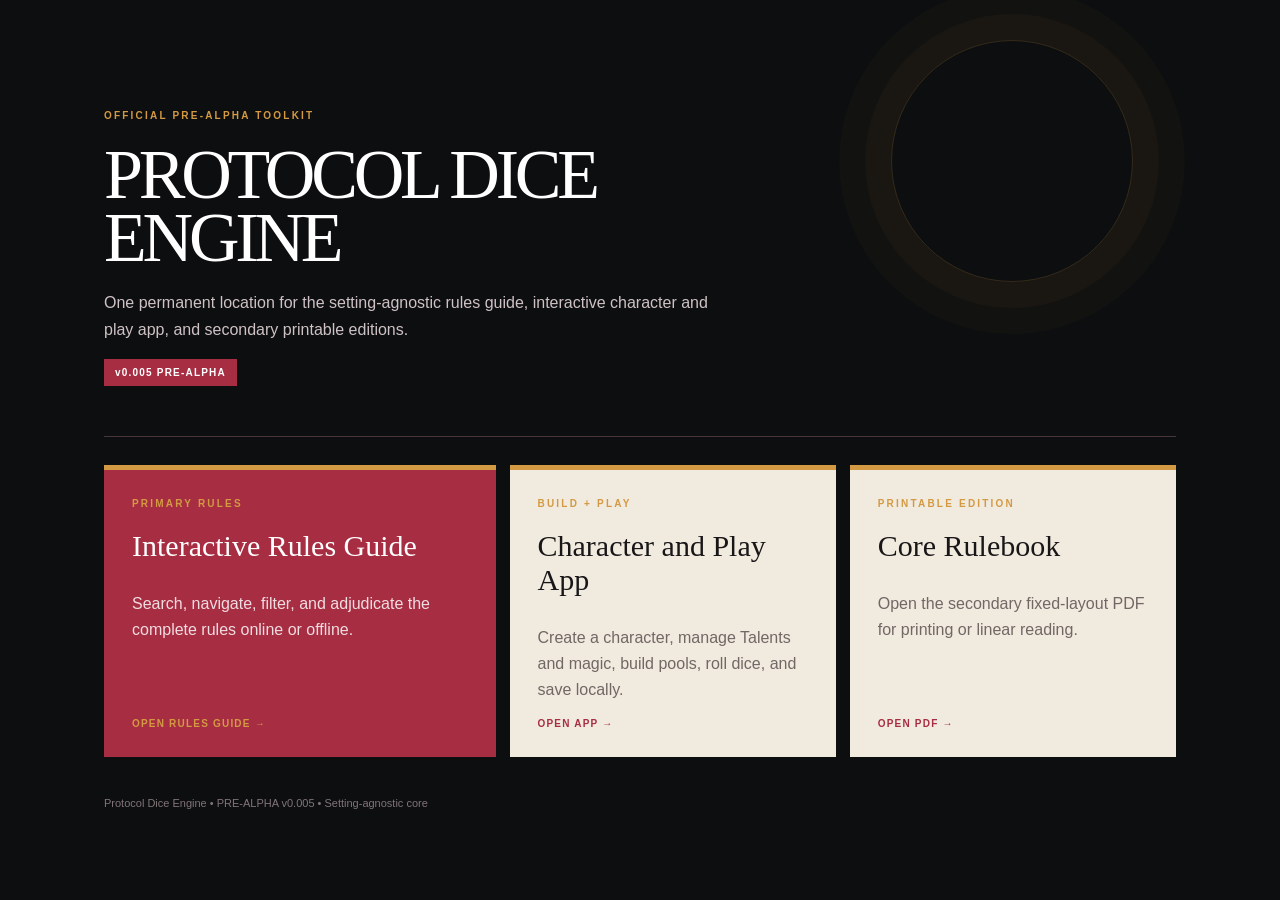
==== index.html @ cbfbc8d7 "Publish Protocol Dice Engine v0.005" ====
<!doctype html><html lang="en"><head><meta charset="utf-8"><meta name="viewport" content="width=device-width,initial-scale=1"><meta name="description" content="The official web home of the setting-agnostic Protocol Dice Engine."><meta name="theme-color" content="#0d0e10"><meta property="og:title" content="Protocol Dice Engine"><meta property="og:description" content="Any world. One protocol."><meta property="og:type" content="website"><meta property="og:image" content="./og.png"><meta name="twitter:card" content="summary_large_image"><meta name="twitter:title" content="Protocol Dice Engine"><meta name="twitter:description" content="Any world. One protocol."><meta name="twitter:image" content="./og.png"><title>Protocol Dice Engine — Playtest Resources</title><style>
:root{--ink:#191618;--night:#0d0e10;--red:#a72d42;--gold:#d39a43;--paper:#f1eadf;--line:#cbbdad}*{box-sizing:border-box}body{margin:0;background:var(--night);color:#fff;font-family:Arial,sans-serif;min-height:100vh}main{max-width:1120px;margin:auto;padding:70px 24px}.hero{position:relative;border-bottom:1px solid #4a373b;padding:35px 0 50px}.hero:after{content:"";position:absolute;width:240px;height:240px;border:1px solid #d39a4333;border-radius:50%;right:4%;top:-30px;box-shadow:0 0 0 26px #d39a430a,0 0 0 52px #d39a4306}.eyebrow,.label{font-size:10px;letter-spacing:.22em;color:var(--gold);font-weight:900}.hero h1{font:70px/.9 Georgia,serif;letter-spacing:-.06em;margin:20px 0;max-width:700px}.hero p{color:#cfc2c4;max-width:620px;line-height:1.7}.version{display:inline-block;background:var(--red);padding:8px 11px;font-size:10px;font-weight:900;letter-spacing:.12em}.grid{display:grid;grid-template-columns:1.2fr 1fr 1fr;gap:14px;margin-top:28px}.card{color:var(--ink);background:var(--paper);padding:28px;text-decoration:none;min-height:260px;border-top:5px solid var(--gold);display:flex;flex-direction:column}.card.primary{background:var(--red);color:#fff;border-color:var(--gold)}.card h2{font:30px Georgia,serif;margin:20px 0 12px}.card p{line-height:1.6;color:#716765}.card.primary p{color:#f0dde1}.open{margin-top:auto;font-size:10px;font-weight:900;letter-spacing:.12em;color:var(--red)}.primary .open{color:var(--gold)}footer{margin-top:40px;color:#817477;font-size:11px}@media(max-width:760px){main{padding:35px 16px}.hero h1{font-size:52px}.hero:after{display:none}.grid{grid-template-columns:1fr}.card{min-height:210px}}
</style></head><body><main><section class="hero"><span class="eyebrow">OFFICIAL PRE-ALPHA TOOLKIT</span><h1>PROTOCOL DICE ENGINE</h1><p>One permanent location for the setting-agnostic rules guide, interactive character and play app, and secondary printable editions.</p><span class="version">v0.005 PRE-ALPHA</span></section><section class="grid"><a class="card primary" href="./rules.html"><span class="label">PRIMARY RULES</span><h2>Interactive Rules Guide</h2><p>Search, navigate, filter, and adjudicate the complete rules online or offline.</p><span class="open">OPEN RULES GUIDE →</span></a><a class="card" href="./app.html"><span class="label">BUILD + PLAY</span><h2>Character and Play App</h2><p>Create a character, manage Talents and magic, build pools, roll dice, and save locally.</p><span class="open">OPEN APP →</span></a><a class="card" href="./rulebook.html"><span class="label">PRINTABLE EDITION</span><h2>Core Rulebook</h2><p>Open the secondary fixed-layout PDF for printing or linear reading.</p><span class="open">OPEN PDF →</span></a></section><footer>Protocol Dice Engine • PRE-ALPHA v0.005 • Setting-agnostic core</footer></main></body></html>
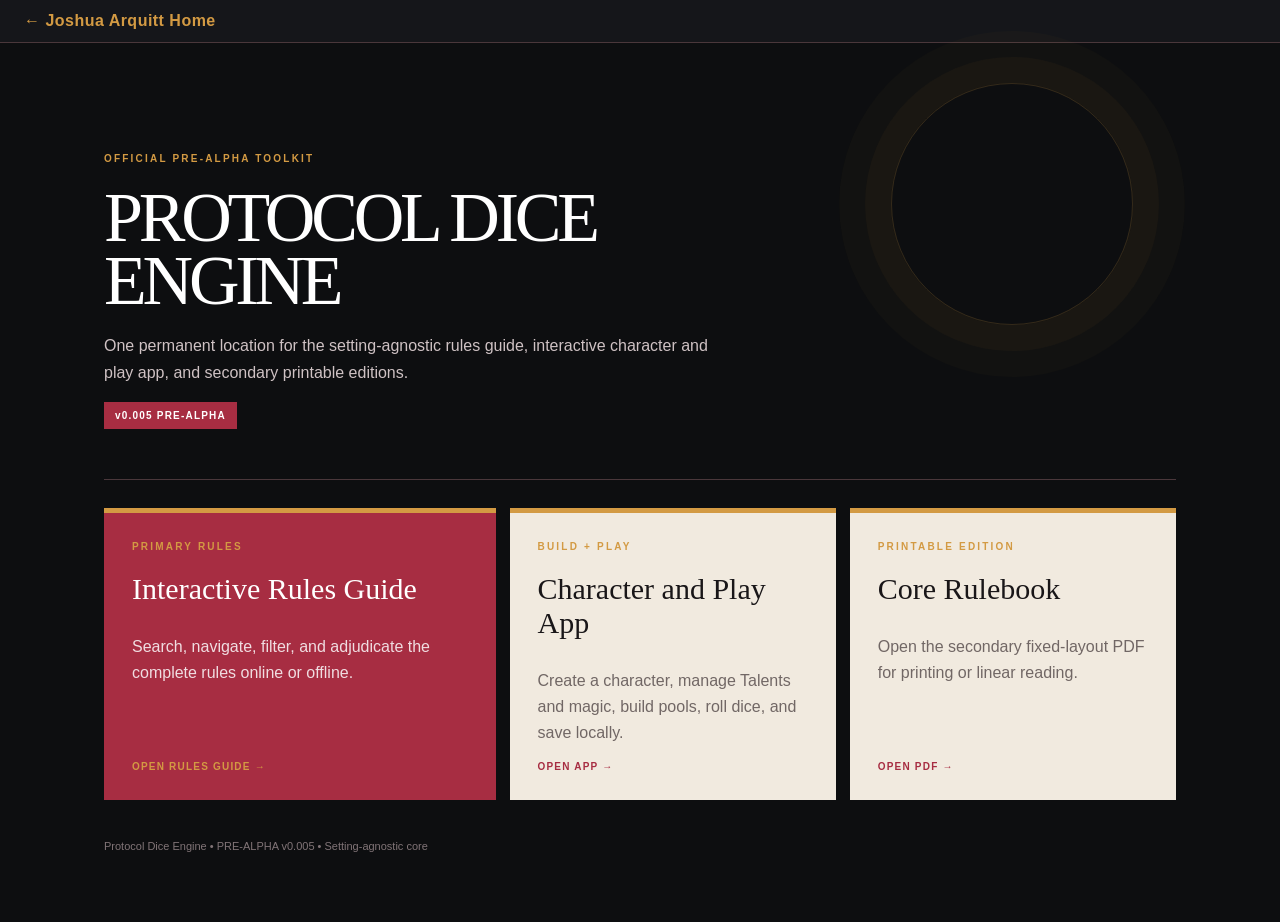
==== commit b41f4ebb: "Add link back to Joshua Arquitt personal homepage" ====
--- a/index.html
+++ b/index.html
@@ -1,3 +1,3 @@
 <!doctype html><html lang="en"><head><meta charset="utf-8"><meta name="viewport" content="width=device-width,initial-scale=1"><meta name="description" content="The official web home of the setting-agnostic Protocol Dice Engine."><meta name="theme-color" content="#0d0e10"><meta property="og:title" content="Protocol Dice Engine"><meta property="og:description" content="Any world. One protocol."><meta property="og:type" content="website"><meta property="og:image" content="./og.png"><meta name="twitter:card" content="summary_large_image"><meta name="twitter:title" content="Protocol Dice Engine"><meta name="twitter:description" content="Any world. One protocol."><meta name="twitter:image" content="./og.png"><title>Protocol Dice Engine — Playtest Resources</title><style>
-:root{--ink:#191618;--night:#0d0e10;--red:#a72d42;--gold:#d39a43;--paper:#f1eadf;--line:#cbbdad}*{box-sizing:border-box}body{margin:0;background:var(--night);color:#fff;font-family:Arial,sans-serif;min-height:100vh}main{max-width:1120px;margin:auto;padding:70px 24px}.hero{position:relative;border-bottom:1px solid #4a373b;padding:35px 0 50px}.hero:after{content:"";position:absolute;width:240px;height:240px;border:1px solid #d39a4333;border-radius:50%;right:4%;top:-30px;box-shadow:0 0 0 26px #d39a430a,0 0 0 52px #d39a4306}.eyebrow,.label{font-size:10px;letter-spacing:.22em;color:var(--gold);font-weight:900}.hero h1{font:70px/.9 Georgia,serif;letter-spacing:-.06em;margin:20px 0;max-width:700px}.hero p{color:#cfc2c4;max-width:620px;line-height:1.7}.version{display:inline-block;background:var(--red);padding:8px 11px;font-size:10px;font-weight:900;letter-spacing:.12em}.grid{display:grid;grid-template-columns:1.2fr 1fr 1fr;gap:14px;margin-top:28px}.card{color:var(--ink);background:var(--paper);padding:28px;text-decoration:none;min-height:260px;border-top:5px solid var(--gold);display:flex;flex-direction:column}.card.primary{background:var(--red);color:#fff;border-color:var(--gold)}.card h2{font:30px Georgia,serif;margin:20px 0 12px}.card p{line-height:1.6;color:#716765}.card.primary p{color:#f0dde1}.open{margin-top:auto;font-size:10px;font-weight:900;letter-spacing:.12em;color:var(--red)}.primary .open{color:var(--gold)}footer{margin-top:40px;color:#817477;font-size:11px}@media(max-width:760px){main{padding:35px 16px}.hero h1{font-size:52px}.hero:after{display:none}.grid{grid-template-columns:1fr}.card{min-height:210px}}
-</style></head><body><main><section class="hero"><span class="eyebrow">OFFICIAL PRE-ALPHA TOOLKIT</span><h1>PROTOCOL DICE ENGINE</h1><p>One permanent location for the setting-agnostic rules guide, interactive character and play app, and secondary printable editions.</p><span class="version">v0.005 PRE-ALPHA</span></section><section class="grid"><a class="card primary" href="./rules.html"><span class="label">PRIMARY RULES</span><h2>Interactive Rules Guide</h2><p>Search, navigate, filter, and adjudicate the complete rules online or offline.</p><span class="open">OPEN RULES GUIDE →</span></a><a class="card" href="./app.html"><span class="label">BUILD + PLAY</span><h2>Character and Play App</h2><p>Create a character, manage Talents and magic, build pools, roll dice, and save locally.</p><span class="open">OPEN APP →</span></a><a class="card" href="./rulebook.html"><span class="label">PRINTABLE EDITION</span><h2>Core Rulebook</h2><p>Open the secondary fixed-layout PDF for printing or linear reading.</p><span class="open">OPEN PDF →</span></a></section><footer>Protocol Dice Engine • PRE-ALPHA v0.005 • Setting-agnostic core</footer></main></body></html>+:root{--ink:#191618;--night:#0d0e10;--red:#a72d42;--gold:#d39a43;--paper:#f1eadf;--line:#cbbdad}*{box-sizing:border-box}body{margin:0;background:var(--night);color:#fff;font-family:Arial,sans-serif;min-height:100vh}.personal-home{display:block;padding:12px 24px;background:#15161a;border-bottom:1px solid #4a373b;color:var(--gold);text-decoration:none;font-weight:900;letter-spacing:.03em}.personal-home:hover,.personal-home:focus{background:#1d1f24;color:#fff}main{max-width:1120px;margin:auto;padding:70px 24px}.hero{position:relative;border-bottom:1px solid #4a373b;padding:35px 0 50px}.hero:after{content:"";position:absolute;width:240px;height:240px;border:1px solid #d39a4333;border-radius:50%;right:4%;top:-30px;box-shadow:0 0 0 26px #d39a430a,0 0 0 52px #d39a4306}.eyebrow,.label{font-size:10px;letter-spacing:.22em;color:var(--gold);font-weight:900}.hero h1{font:70px/.9 Georgia,serif;letter-spacing:-.06em;margin:20px 0;max-width:700px}.hero p{color:#cfc2c4;max-width:620px;line-height:1.7}.version{display:inline-block;background:var(--red);padding:8px 11px;font-size:10px;font-weight:900;letter-spacing:.12em}.grid{display:grid;grid-template-columns:1.2fr 1fr 1fr;gap:14px;margin-top:28px}.card{color:var(--ink);background:var(--paper);padding:28px;text-decoration:none;min-height:260px;border-top:5px solid var(--gold);display:flex;flex-direction:column}.card.primary{background:var(--red);color:#fff;border-color:var(--gold)}.card h2{font:30px Georgia,serif;margin:20px 0 12px}.card p{line-height:1.6;color:#716765}.card.primary p{color:#f0dde1}.open{margin-top:auto;font-size:10px;font-weight:900;letter-spacing:.12em;color:var(--red)}.primary .open{color:var(--gold)}footer{margin-top:40px;color:#817477;font-size:11px}@media(max-width:760px){.personal-home{padding:11px 16px}main{padding:35px 16px}.hero h1{font-size:52px}.hero:after{display:none}.grid{grid-template-columns:1fr}.card{min-height:210px}}
+</style></head><body><a class="personal-home" href="https://jnarquitt.github.io/">← Joshua Arquitt Home</a><main><section class="hero"><span class="eyebrow">OFFICIAL PRE-ALPHA TOOLKIT</span><h1>PROTOCOL DICE ENGINE</h1><p>One permanent location for the setting-agnostic rules guide, interactive character and play app, and secondary printable editions.</p><span class="version">v0.005 PRE-ALPHA</span></section><section class="grid"><a class="card primary" href="./rules.html"><span class="label">PRIMARY RULES</span><h2>Interactive Rules Guide</h2><p>Search, navigate, filter, and adjudicate the complete rules online or offline.</p><span class="open">OPEN RULES GUIDE →</span></a><a class="card" href="./app.html"><span class="label">BUILD + PLAY</span><h2>Character and Play App</h2><p>Create a character, manage Talents and magic, build pools, roll dice, and save locally.</p><span class="open">OPEN APP →</span></a><a class="card" href="./rulebook.html"><span class="label">PRINTABLE EDITION</span><h2>Core Rulebook</h2><p>Open the secondary fixed-layout PDF for printing or linear reading.</p><span class="open">OPEN PDF →</span></a></section><footer>Protocol Dice Engine • PRE-ALPHA v0.005 • Setting-agnostic core</footer></main></body></html>
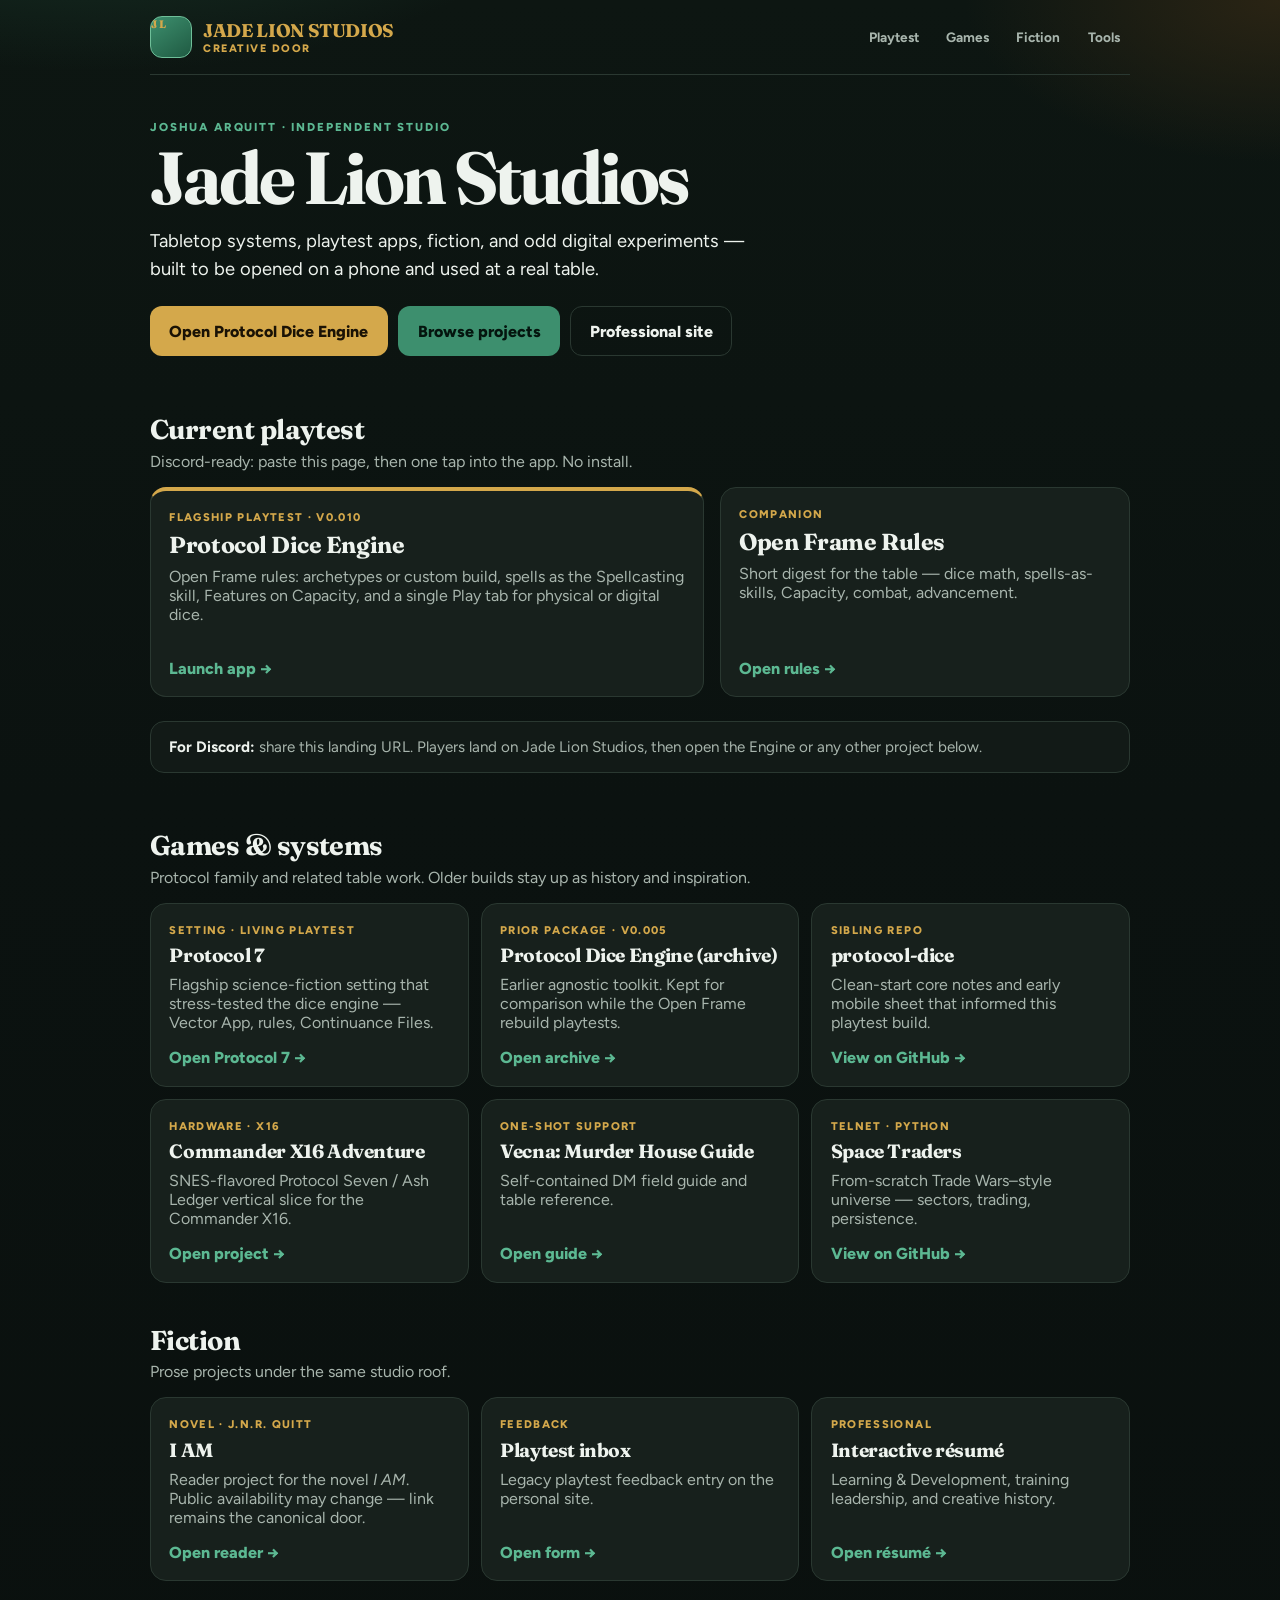
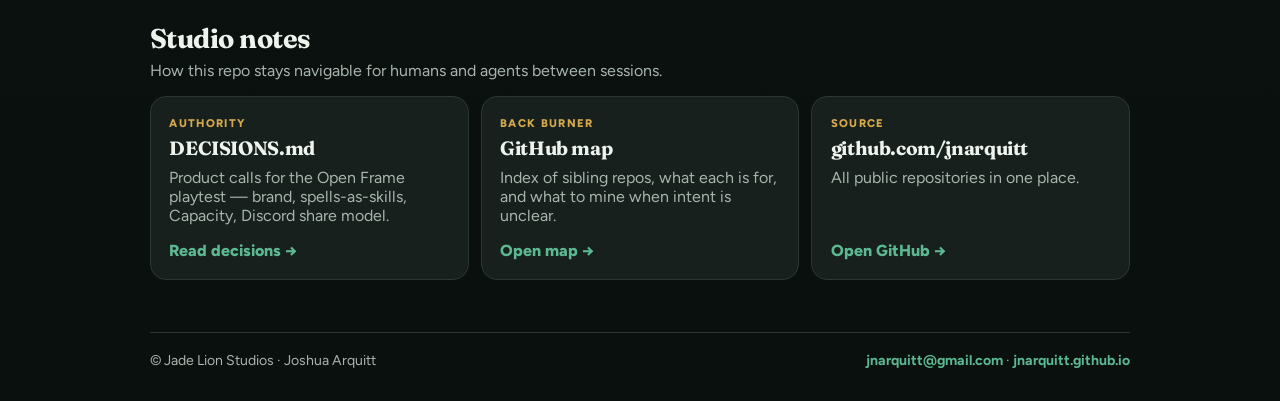
==== commit 4fc83b7a: "Replace Pages site with Jade Lion Studios Open Frame playtest The site root becomes the Jade Lion St" ====
--- a/index.html
+++ b/index.html
@@ -1,3 +1,317 @@
-<!doctype html><html lang="en"><head><meta charset="utf-8"><meta name="viewport" content="width=device-width,initial-scale=1"><meta name="description" content="The official web home of the setting-agnostic Protocol Dice Engine."><meta name="theme-color" content="#0d0e10"><meta property="og:title" content="Protocol Dice Engine"><meta property="og:description" content="Any world. One protocol."><meta property="og:type" content="website"><meta property="og:image" content="./og.png"><meta name="twitter:card" content="summary_large_image"><meta name="twitter:title" content="Protocol Dice Engine"><meta name="twitter:description" content="Any world. One protocol."><meta name="twitter:image" content="./og.png"><title>Protocol Dice Engine — Playtest Resources</title><style>
-:root{--ink:#191618;--night:#0d0e10;--red:#a72d42;--gold:#d39a43;--paper:#f1eadf;--line:#cbbdad}*{box-sizing:border-box}body{margin:0;background:var(--night);color:#fff;font-family:Arial,sans-serif;min-height:100vh}.personal-home{display:block;padding:12px 24px;background:#15161a;border-bottom:1px solid #4a373b;color:var(--gold);text-decoration:none;font-weight:900;letter-spacing:.03em}.personal-home:hover,.personal-home:focus{background:#1d1f24;color:#fff}main{max-width:1120px;margin:auto;padding:70px 24px}.hero{position:relative;border-bottom:1px solid #4a373b;padding:35px 0 50px}.hero:after{content:"";position:absolute;width:240px;height:240px;border:1px solid #d39a4333;border-radius:50%;right:4%;top:-30px;box-shadow:0 0 0 26px #d39a430a,0 0 0 52px #d39a4306}.eyebrow,.label{font-size:10px;letter-spacing:.22em;color:var(--gold);font-weight:900}.hero h1{font:70px/.9 Georgia,serif;letter-spacing:-.06em;margin:20px 0;max-width:700px}.hero p{color:#cfc2c4;max-width:620px;line-height:1.7}.version{display:inline-block;background:var(--red);padding:8px 11px;font-size:10px;font-weight:900;letter-spacing:.12em}.grid{display:grid;grid-template-columns:1.2fr 1fr 1fr;gap:14px;margin-top:28px}.card{color:var(--ink);background:var(--paper);padding:28px;text-decoration:none;min-height:260px;border-top:5px solid var(--gold);display:flex;flex-direction:column}.card.primary{background:var(--red);color:#fff;border-color:var(--gold)}.card h2{font:30px Georgia,serif;margin:20px 0 12px}.card p{line-height:1.6;color:#716765}.card.primary p{color:#f0dde1}.open{margin-top:auto;font-size:10px;font-weight:900;letter-spacing:.12em;color:var(--red)}.primary .open{color:var(--gold)}footer{margin-top:40px;color:#817477;font-size:11px}@media(max-width:760px){.personal-home{padding:11px 16px}main{padding:35px 16px}.hero h1{font-size:52px}.hero:after{display:none}.grid{grid-template-columns:1fr}.card{min-height:210px}}
-</style></head><body><a class="personal-home" href="https://jnarquitt.github.io/">← Joshua Arquitt Home</a><main><section class="hero"><span class="eyebrow">OFFICIAL PRE-ALPHA TOOLKIT</span><h1>PROTOCOL DICE ENGINE</h1><p>One permanent location for the setting-agnostic rules guide, interactive character and play app, and secondary printable editions.</p><span class="version">v0.005 PRE-ALPHA</span></section><section class="grid"><a class="card primary" href="./rules.html"><span class="label">PRIMARY RULES</span><h2>Interactive Rules Guide</h2><p>Search, navigate, filter, and adjudicate the complete rules online or offline.</p><span class="open">OPEN RULES GUIDE →</span></a><a class="card" href="./app.html"><span class="label">BUILD + PLAY</span><h2>Character and Play App</h2><p>Create a character, manage Talents and magic, build pools, roll dice, and save locally.</p><span class="open">OPEN APP →</span></a><a class="card" href="./rulebook.html"><span class="label">PRINTABLE EDITION</span><h2>Core Rulebook</h2><p>Open the secondary fixed-layout PDF for printing or linear reading.</p><span class="open">OPEN PDF →</span></a></section><footer>Protocol Dice Engine • PRE-ALPHA v0.005 • Setting-agnostic core</footer></main></body></html>+<!doctype html>
+<html lang="en">
+<head>
+  <meta charset="utf-8">
+  <meta name="viewport" content="width=device-width,initial-scale=1">
+  <meta name="theme-color" content="#0b1210">
+  <meta name="description" content="Jade Lion Studios — tabletop games, fiction, and playtest tools by Joshua Arquitt.">
+  <meta property="og:title" content="Jade Lion Studios">
+  <meta property="og:description" content="Creative projects, playtests, and tools. Paste this link for the studio door.">
+  <meta property="og:type" content="website">
+  <title>Jade Lion Studios</title>
+  <link rel="preconnect" href="https://fonts.googleapis.com">
+  <link rel="preconnect" href="https://fonts.gstatic.com" crossorigin>
+  <link href="https://fonts.googleapis.com/css2?family=Fraunces:opsz,wght@9..144,650;9..144,700&family=Figtree:wght@400;600;700;800&display=swap" rel="stylesheet">
+  <style>
+    :root {
+      --bg: #0b1210;
+      --bg-elev: #121a17;
+      --card: #17201c;
+      --ink: #eef3ee;
+      --muted: #a8b5ad;
+      --jade: #3d8f6e;
+      --jade-bright: #5cb892;
+      --gold: #d4a84b;
+      --line: #2a3831;
+      --crimson: #b33a3a;
+      --display: "Fraunces", Georgia, serif;
+      --sans: "Figtree", sans-serif;
+    }
+    * { box-sizing: border-box; }
+    html { scroll-behavior: smooth; }
+    body {
+      margin: 0;
+      min-height: 100dvh;
+      font-family: var(--sans);
+      color: var(--ink);
+      background:
+        radial-gradient(900px 420px at 8% -8%, #1a3a2c 0%, transparent 55%),
+        radial-gradient(700px 360px at 100% 0%, #2a2414 0%, transparent 45%),
+        linear-gradient(180deg, #0d1612 0%, var(--bg) 40%, #0a100e 100%);
+    }
+    a { color: inherit; }
+    .shell { width: min(980px, calc(100% - 2rem)); margin: 0 auto; }
+
+    .top {
+      display: flex; justify-content: space-between; align-items: center; gap: 1rem;
+      padding: 1rem 0; border-bottom: 1px solid var(--line);
+    }
+    .mark {
+      display: flex; align-items: center; gap: .7rem; text-decoration: none;
+    }
+    .mark-badge {
+      width: 42px; height: 42px; border-radius: 12px;
+      background: linear-gradient(145deg, var(--jade), #1f5a42);
+      border: 1px solid #6fbf99;
+      display: grid; place-items: center;
+      font-family: var(--display); font-weight: 700; color: #eafff4; font-size: 1.15rem;
+    }
+    .mark strong { display: block; font-family: var(--display); font-size: 1.15rem; letter-spacing: -.02em; }
+    .mark span { display: block; color: var(--gold); font-size: .68rem; font-weight: 800; letter-spacing: .14em; text-transform: uppercase; }
+    .top nav { display: flex; gap: .4rem; flex-wrap: wrap; }
+    .top nav a {
+      text-decoration: none; font-weight: 700; font-size: .85rem; color: var(--muted);
+      padding: .45rem .65rem; border-radius: 999px;
+    }
+    .top nav a:hover { color: var(--ink); background: #1a2620; }
+
+    .hero { padding: 2.8rem 0 1.5rem; }
+    .kicker {
+      color: var(--jade-bright); font-weight: 800; letter-spacing: .16em;
+      text-transform: uppercase; font-size: .72rem;
+    }
+    h1 {
+      font-family: var(--display);
+      font-size: clamp(2.8rem, 9vw, 4.6rem);
+      line-height: .95; letter-spacing: -.04em;
+      margin: .55rem 0 .9rem; max-width: 12ch;
+    }
+    .lead {
+      font-size: 1.15rem; line-height: 1.55; color: var(--ink);
+      max-width: 38rem; margin: 0 0 1.4rem;
+    }
+    .hero-actions { display: flex; flex-wrap: wrap; gap: .65rem; }
+    .btn {
+      display: inline-flex; align-items: center; justify-content: center;
+      min-height: 50px; padding: .85rem 1.15rem; border-radius: 12px;
+      text-decoration: none; font-weight: 800; border: 1px solid transparent;
+    }
+    .btn.primary { background: var(--jade); color: #04150e; }
+    .btn.gold { background: var(--gold); color: #1a1205; }
+    .btn.ghost { background: transparent; border-color: var(--line); color: var(--ink); }
+
+    section { padding: 2rem 0 0.5rem; }
+    .section-head { margin-bottom: 1rem; }
+    .section-head h2 {
+      font-family: var(--display); font-size: 1.7rem; margin: 0 0 .35rem; letter-spacing: -.02em;
+    }
+    .section-head p { margin: 0; color: var(--muted); max-width: 40rem; }
+
+    .featured {
+      display: grid; gap: 1rem;
+      grid-template-columns: 1.35fr 1fr;
+      margin-top: .5rem;
+    }
+    .project {
+      display: flex; flex-direction: column;
+      background: var(--card);
+      border: 1px solid var(--line);
+      border-radius: 16px;
+      padding: 1.2rem 1.15rem 1.15rem;
+      text-decoration: none;
+      min-height: 210px;
+      transition: border-color .15s, background .15s;
+    }
+    .project:hover { border-color: var(--jade-bright); background: #1b2822; }
+    .project.featured-main { border-top: 4px solid var(--gold); }
+    .project .label {
+      color: var(--gold); font-size: .7rem; font-weight: 800;
+      letter-spacing: .12em; text-transform: uppercase;
+    }
+    .project h3 {
+      font-family: var(--display); font-size: 1.45rem; margin: .4rem 0 .5rem; letter-spacing: -.02em;
+    }
+    .project p { color: var(--muted); margin: 0 0 1rem; flex: 1; }
+    .project .go { color: var(--jade-bright); font-weight: 800; }
+
+    .grid {
+      display: grid; gap: .75rem;
+      grid-template-columns: repeat(3, 1fr);
+    }
+    .grid .project { min-height: 180px; }
+    .grid .project h3 { font-size: 1.2rem; }
+
+    .note {
+      margin-top: 1.5rem; padding: 1rem 1.1rem;
+      border: 1px solid var(--line); border-radius: 14px; background: var(--bg-elev);
+      color: var(--muted); font-size: .95rem;
+    }
+    .note strong { color: var(--ink); }
+
+    footer {
+      margin: 2.75rem 0 2rem; padding-top: 1.2rem;
+      border-top: 1px solid var(--line);
+      color: var(--muted); font-size: .88rem;
+      display: flex; flex-wrap: wrap; gap: .75rem 1.25rem; justify-content: space-between;
+    }
+    footer a { color: var(--jade-bright); font-weight: 700; text-decoration: none; }
+
+    @media (max-width: 820px) {
+      .featured, .grid { grid-template-columns: 1fr; }
+      .top { flex-direction: column; align-items: flex-start; }
+      h1 { max-width: none; }
+      .btn { flex: 1 1 140px; }
+    }
+  </style>
+</head>
+<body>
+  <div class="shell">
+    <header class="top">
+      <a class="mark" href="./" aria-label="Jade Lion Studios home">
+        <span class="mark-badge" aria-hidden="true">JL</span>
+        <span>
+          <strong>Jade Lion Studios</strong>
+          <span>Creative door</span>
+        </span>
+      </a>
+      <nav aria-label="Sections">
+        <a href="#playtest">Playtest</a>
+        <a href="#games">Games</a>
+        <a href="#fiction">Fiction</a>
+        <a href="#tools">Tools</a>
+      </nav>
+    </header>
+
+    <section class="hero">
+      <div class="kicker">Joshua Arquitt · Independent studio</div>
+      <h1>Jade Lion Studios</h1>
+      <p class="lead">Tabletop systems, playtest apps, fiction, and odd digital experiments — built to be opened on a phone and used at a real table.</p>
+      <div class="hero-actions">
+        <a class="btn gold" href="app/">Open Protocol Dice Engine</a>
+        <a class="btn primary" href="#games">Browse projects</a>
+        <a class="btn ghost" href="https://jnarquitt.github.io/">Professional site</a>
+      </div>
+    </section>
+
+    <section id="playtest">
+      <div class="section-head">
+        <h2>Current playtest</h2>
+        <p>Discord-ready: paste this page, then one tap into the app. No install.</p>
+      </div>
+      <div class="featured">
+        <a class="project featured-main" href="app/">
+          <div class="label">Flagship playtest · v0.010</div>
+          <h3>Protocol Dice Engine</h3>
+          <p>Open Frame rules: archetypes or custom build, spells as the Spellcasting skill, Features on Capacity, and a single Play tab for physical or digital dice.</p>
+          <span class="go">Launch app →</span>
+        </a>
+        <a class="project" href="rules/">
+          <div class="label">Companion</div>
+          <h3>Open Frame Rules</h3>
+          <p>Short digest for the table — dice math, spells-as-skills, Capacity, combat, advancement.</p>
+          <span class="go">Open rules →</span>
+        </a>
+      </div>
+      <p class="note"><strong>For Discord:</strong> share this landing URL. Players land on Jade Lion Studios, then open the Engine or any other project below.</p>
+    </section>
+
+    <section id="games">
+      <div class="section-head">
+        <h2>Games &amp; systems</h2>
+        <p>Protocol family and related table work. Older builds stay up as history and inspiration.</p>
+      </div>
+      <div class="grid">
+        <a class="project" href="https://jnarquitt.github.io/protocol-7/">
+          <div class="label">Setting · living playtest</div>
+          <h3>Protocol 7</h3>
+          <p>Flagship science-fiction setting that stress-tested the dice engine — Vector App, rules, Continuance Files.</p>
+          <span class="go">Open Protocol 7 →</span>
+        </a>
+        <a class="project" href="archive/v0.005/">
+          <div class="label">Prior package · v0.005</div>
+          <h3>Protocol Dice Engine (archive)</h3>
+          <p>Earlier agnostic toolkit. Kept for comparison while the Open Frame rebuild playtests.</p>
+          <span class="go">Open archive →</span>
+        </a>
+        <a class="project" href="https://github.com/jnarquitt/protocol-dice">
+          <div class="label">Sibling repo</div>
+          <h3>protocol-dice</h3>
+          <p>Clean-start core notes and early mobile sheet that informed this playtest build.</p>
+          <span class="go">View on GitHub →</span>
+        </a>
+        <a class="project" href="https://jnarquitt.github.io/commander-x16-protocol-adventure/">
+          <div class="label">Hardware · X16</div>
+          <h3>Commander X16 Adventure</h3>
+          <p>SNES-flavored Protocol Seven / Ash Ledger vertical slice for the Commander X16.</p>
+          <span class="go">Open project →</span>
+        </a>
+        <a class="project" href="https://jnarquitt.github.io/vecna/">
+          <div class="label">One-shot support</div>
+          <h3>Vecna: Murder House Guide</h3>
+          <p>Self-contained DM field guide and table reference.</p>
+          <span class="go">Open guide →</span>
+        </a>
+        <a class="project" href="https://github.com/jnarquitt/space-traders">
+          <div class="label">Telnet · Python</div>
+          <h3>Space Traders</h3>
+          <p>From-scratch Trade Wars–style universe — sectors, trading, persistence.</p>
+          <span class="go">View on GitHub →</span>
+        </a>
+      </div>
+    </section>
+
+    <section id="fiction">
+      <div class="section-head">
+        <h2>Fiction</h2>
+        <p>Prose projects under the same studio roof.</p>
+      </div>
+      <div class="grid">
+        <a class="project" href="https://jnarquitt.github.io/i-am-reader/">
+          <div class="label">Novel · J.N.R. Quitt</div>
+          <h3>I AM</h3>
+          <p>Reader project for the novel <em>I AM</em>. Public availability may change — link remains the canonical door.</p>
+          <span class="go">Open reader →</span>
+        </a>
+        <a class="project" href="https://jnarquitt.github.io/playtest/">
+          <div class="label">Feedback</div>
+          <h3>Playtest inbox</h3>
+          <p>Legacy playtest feedback entry on the personal site.</p>
+          <span class="go">Open form →</span>
+        </a>
+        <a class="project" href="https://jnarquitt.github.io/resume/">
+          <div class="label">Professional</div>
+          <h3>Interactive résumé</h3>
+          <p>Learning &amp; Development, training leadership, and creative history.</p>
+          <span class="go">Open résumé →</span>
+        </a>
+      </div>
+    </section>
+
+    <section id="tools">
+      <div class="section-head">
+        <h2>Studio notes</h2>
+        <p>How this repo stays navigable for humans and agents between sessions.</p>
+      </div>
+      <div class="grid">
+        <a class="project" href="DECISIONS.md">
+          <div class="label">Authority</div>
+          <h3>DECISIONS.md</h3>
+          <p>Product calls for the Open Frame playtest — brand, spells-as-skills, Capacity, Discord share model.</p>
+          <span class="go">Read decisions →</span>
+        </a>
+        <a class="project" href="GITHUB_MAP.md">
+          <div class="label">Back burner</div>
+          <h3>GitHub map</h3>
+          <p>Index of sibling repos, what each is for, and what to mine when intent is unclear.</p>
+          <span class="go">Open map →</span>
+        </a>
+        <a class="project" href="https://github.com/jnarquitt">
+          <div class="label">Source</div>
+          <h3>github.com/jnarquitt</h3>
+          <p>All public repositories in one place.</p>
+          <span class="go">Open GitHub →</span>
+        </a>
+      </div>
+    </section>
+
+    <footer>
+      <div>© Jade Lion Studios · Joshua Arquitt</div>
+      <div>
+        <a href="mailto:jnarquitt@gmail.com">jnarquitt@gmail.com</a>
+        ·
+        <a href="https://jnarquitt.github.io/">jnarquitt.github.io</a>
+      </div>
+    </footer>
+  </div>
+</body>
+</html>
